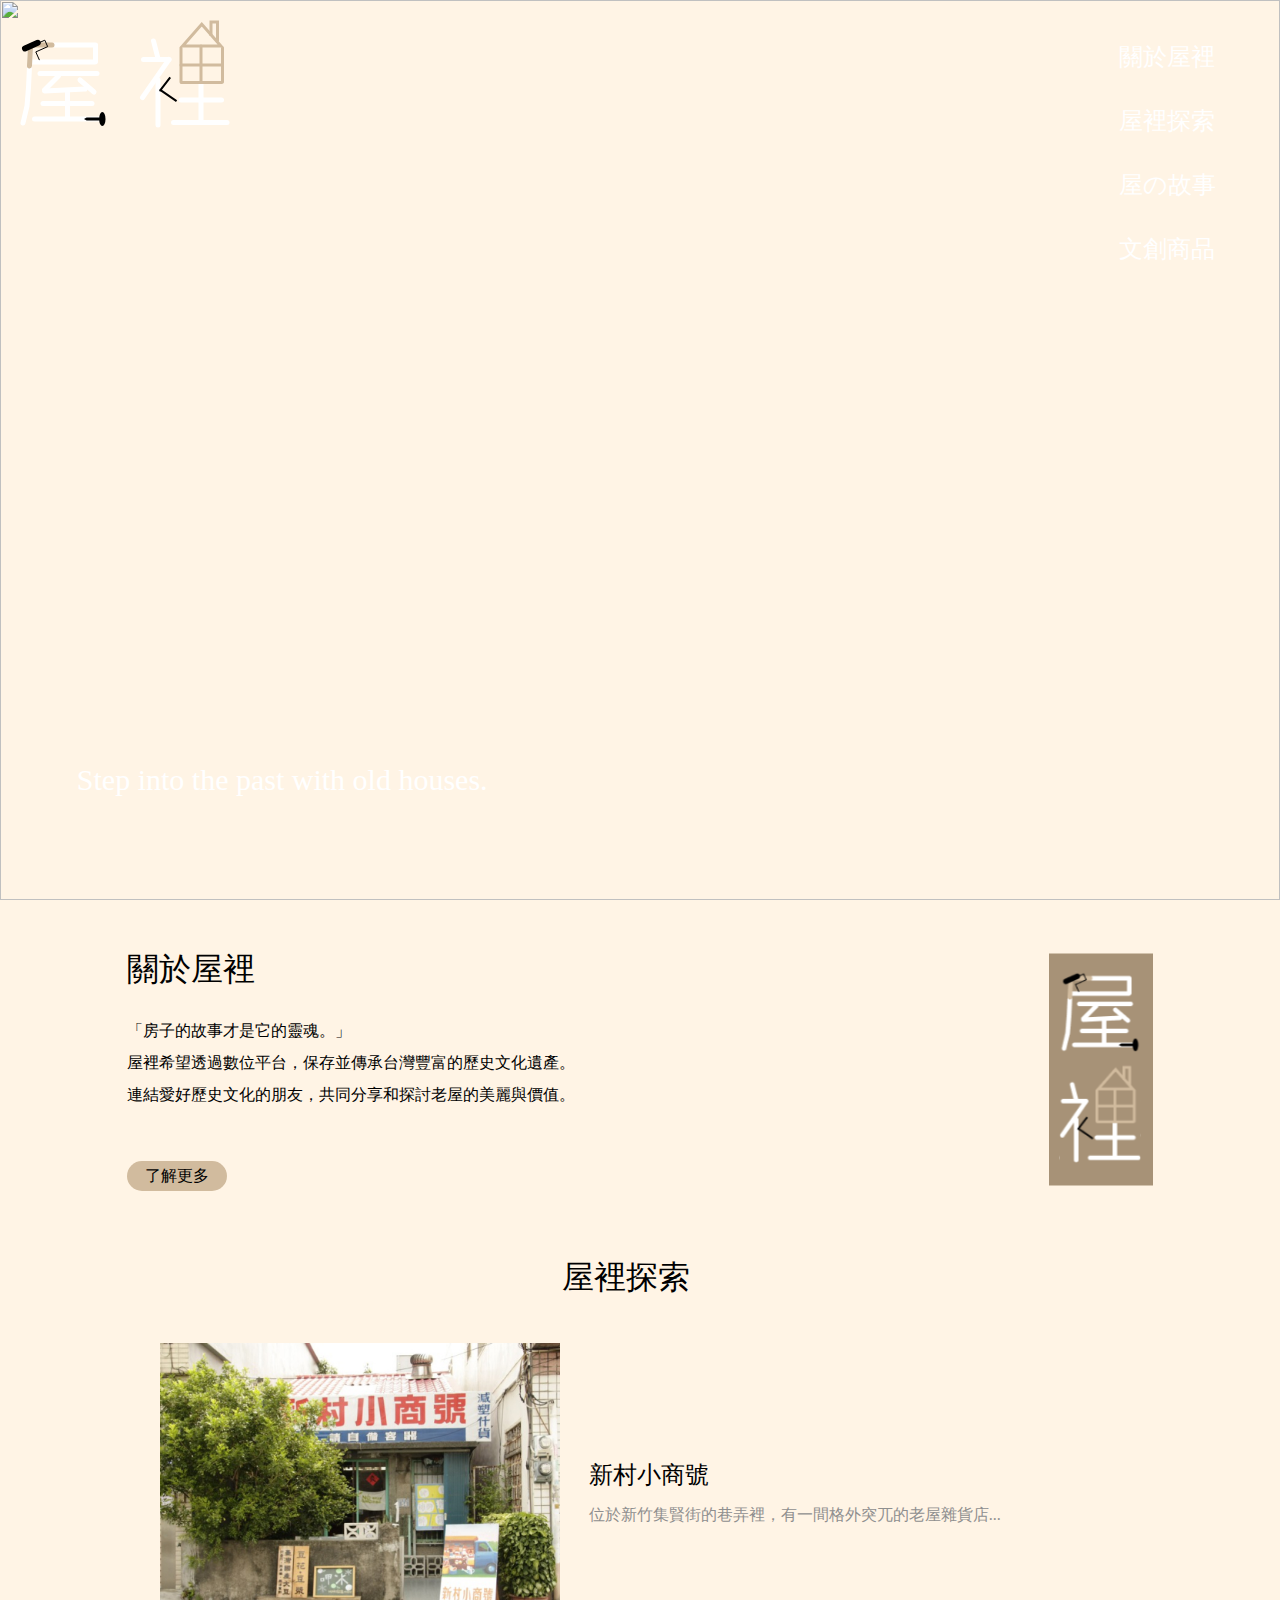
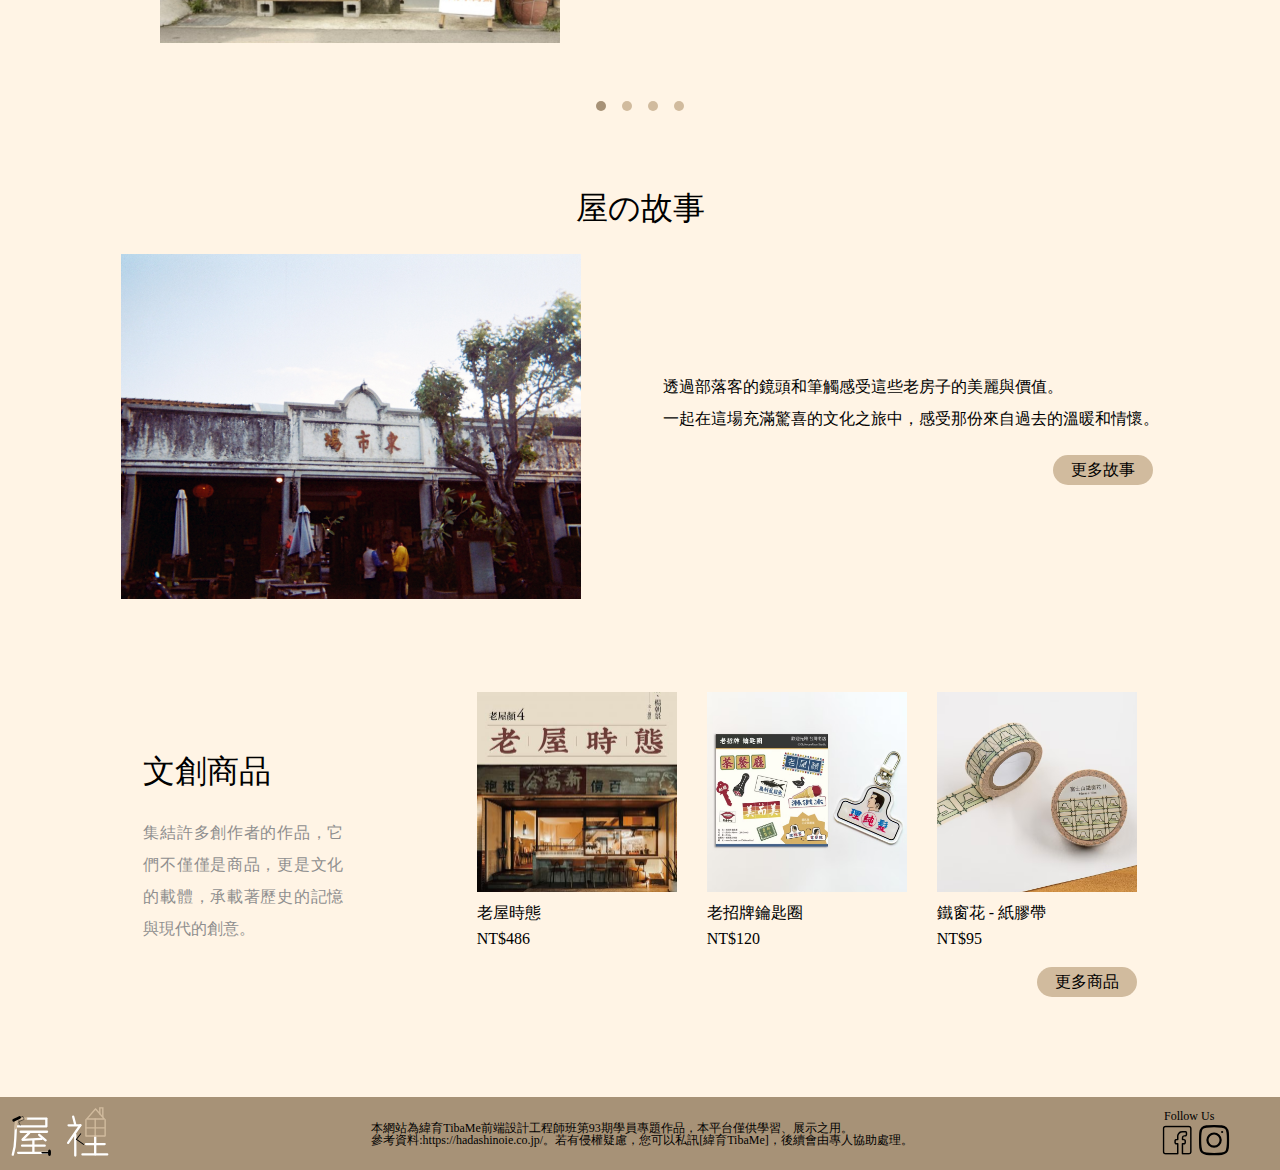
==== index.html @ 869e9758 "第一次上傳" ====
<!DOCTYPE html>
<html lang="en">

<head>
    <meta charset="UTF-8">
    <title>Homepage</title>
    <link rel="stylesheet" href="./index/css/index.css">
    <link rel="stylesheet" href="./footer(HOMEPAGE)/css/footer(HOMEPAGE).css">
    <script src="./js/jquery-3.7.1.js"></script>
    <script src="./index/js/index.js"></script>
</head>


<body>

    <div class="top">
        <a href="index.html"><img src="./pics/logo.svg" alt=""></a>
        <img src="./pics/Homepage cover.png" alt="">
        <h1>Step into the past with old houses.</h1>
        <ul>
            <li><a href="about.html">關於屋裡</a></li>
            <li><a href="explore.html">屋裡探索</a></li>
            <li><a href="HouseStory.html">屋の故事</a></li>
            <li><a href="product.html">文創商品</a></li>
        </ul>
    </div>

    <div class="wrapper">
        <div class="about">
            <div class="aboutTitle">
                <h2>關於屋裡</h2>
                <p>「房子的故事才是它的靈魂。」<br>
                    屋裡希望透過數位平台，保存並傳承台灣豐富的歷史文化遺產。<br>
                    連結愛好歷史文化的朋友，共同分享和探討老屋的美麗與價值。</p>
                <a href="about.html">了解更多</a>
            </div>
            <div class="img">
                <img src="./pics/logo_colored.svg" alt="">
            </div>
        </div>

        <div class="exploreTitle">
            <div class="title">
                <a href="explore.html">屋裡探索</a>
            </div>

            <div class="explore">
                <ul id="content">
                    <li class="image">
                        <a href="exploText.html">
                            <img src="./pics/small 3.jpg" alt="">
                            <div class="text">
                                <h3>新村小商號</h3>
                                <p>位於新竹集賢街的巷弄裡，有一間格外突兀的老屋雜貨店...</p>
                            </div>
                        </a>
                    </li>
                    <li>
                        <a href="exploText.html">
                            <img src="./pics/Salon.jpg" alt="">
                            <div class="text">
                                <h3>虎尾厝沙龍</h3>
                                <p>一九四○年代老厝原為吳中醫師興建的住宅，兼具和風與洋味...</p>
                            </div>
                        </a>
                    </li>
                    <li>
                        <a href="exploText.html">
                            <img src="./pics/old1933.jpg" alt="">
                            <div class="text">
                                <h3>老厝1933</h3>
                                <p>這半座的閩式三合院，裡裡外外皆保留老宅建築最原始的面貌...</p>
                            </div>
                        </a>
                    </li>
                    <li>
                        <a href="exploText.html">
                            <img src="./pics/Kaoshuing.jpeg" alt="">
                            <div class="text">
                                <h3>軍旅社</h3>
                                <p>坐落在建業新村的軍旅舍，年代橫跨日治至民國後軍眷時期...</p>
                            </div>
                        </a>
                    </li>
                </ul>
                <ul id="contentButton"></ul>
            </div>

        </div>

        <div class="storyTitle">
            <h2>屋の故事</h2>
            <div class="storyContent">
                <div class="photo">
                    <img src="./pics/homepage(3).jpg" alt="">
                </div>
                <div class="story">
                    <p>透過部落客的鏡頭和筆觸感受這些老房子的美麗與價值。<br>一起在這場充滿驚喜的文化之旅中，感受那份來自過去的溫暖和情懷。</p>
                    <a href="HouseStory.html">更多故事</a>
                </div>
            </div>
        </div>

        <div class="product">
            <div class="productTitle">
                <h2>文創商品</h2>
                <p>集結許多創作者的作品，它們不僅僅是商品，更是文化的載體，承載著歷史的記憶與現代的創意。</p>
            </div>
            <section class="pro">
                <ul>
                    <li>
                        <a href="#">
                            <img src="./pics/book (1).jpg" alt="">
                            <p>老屋時態</p>
                        </a>
                        <span>NT$486</span>
                    </li>
                    <li>
                        <a href="#">
                            <img src="./pics/keychain (1).png" alt="">
                            <p>老招牌鑰匙圈</p>
                        </a>
                        <span>NT$120</span>
                    </li>
                    <li>
                        <a href="#">
                            <img src="./pics/tape (2).png" alt="">
                            <p>鐵窗花 - 紙膠帶</p>
                        </a>
                        <span>NT$95</span>
                    </li>
                </ul>
                <div class="a">
                    <a href="product.html">更多商品</a>
                </div>
            </section>
        </div>
    </div>

    <div class="toTop">
        <button id="top">Top↑</button>
    </div>


    <div class="footer">
        <div class="logo">
            <a href="index.html"><img src="./pics/logo.svg" alt=""></a>
        </div>

        <p class="text">
            本網站為緯育TibaMe前端設計工程師班第93期學員專題作品，本平台僅供學習、展示之用。<br>參考資料:https://hadashinoie.co.jp/。若有侵權疑慮，您可以私訊[緯育TibaMe]，後續會由專人協助處理。
        </p>

        <div class="follow">
            <p>Follow Us</p>
            <div class="fwicon">
                <a href="index.html">
                    <img src="./pics/streamline_facebook-1.svg" alt="">
                    <img src="./pics/hugeicons_instagram.svg" alt="">
                </a>
            </div>
        </div>
    </div>

</body>

</html>
---- index/css/index.css ----
@import url("reset.css");

body {
    background-color: #FFF4E5;
}

.top {
    position: relative;
}

/* 左下英文字 */
.top>h1 {
    color: white;
    font-size: 30px;
    position: absolute;
    bottom: 12%;
    left: 6%;
}

/* 右上選單 */
.top ul {
    position: absolute;
    right: 5%;
    top: 5%;
    font-size: 24px;
}

.top li {
    margin-bottom: 40px;
    transition: all 1s;
}

.top li:hover {
    transform: scale(1.1);
}

.top li a {
    text-decoration: none;
    list-style: none;
    color: white;
}

.top li a:hover {
    border-bottom: 2px solid #A79277;
}

.top a img:nth-child(1) {
    /* logo */
    position: absolute;
    top: 20px;
    left: 20px;
}

.top img:nth-child(2) {
    height: 100vh;
    width: 100%;
}

.wrapper {
    display: block;
    width: 1200px;
    margin: 50px auto;
}

.wrapper h2 {
    /* 所有標題文字 */
    font-size: 32px;
    font-weight: 500;
}

.wrapper ul,
.wrapper a {
    list-style: none;
    text-decoration: none;
}

.aboutTitle a:hover,
.story a:hover,
.product .a a:hover {
    color: white;
}

.about {
    display: flex;
    justify-content: space-evenly;
}


.aboutTitle {
    margin-right: 28%;
}

.aboutTitle p {
    width: 500px;
    line-height: 200%;
    margin: 30px 0;
}

.aboutTitle a {
    color: black;
    background-color: #D1BB9E;
    display: block;
    width: 100px;
    height: 30px;
    line-height: 30px;
    text-align: center;
    border-radius: 40px;
    margin-top: 50px;
}

.title a {
    /* 屋裡探索連結 */
    display: block;
    width: 13%;
    margin: 70px auto 0 auto;
    color: black;
    font-size: 32px;
}

.title a:hover {
    color: #A79277;
}

/* 屋裡探索部分 */
.explore a img {
    aspect-ratio: 4/3;
    width: 400px;
}

.explore a {
    color: black;
    display: flex;
}

.image {
    height: 400px;
}

.explore {
    overflow: hidden;
    width: 80%;
    margin: 0 auto;
}

#content {
    /* ul */
    position: relative;
    display: flex;
}

#content li {
    /* li */
    float: left;
    align-content: center;
}

.explore .text {
    align-content: center;
    margin-left: 3%;
}

.text p {
    color: #8F8F8F;
    padding-top: 5%;
}

.explore h3 {
    font-size: 24px;
}

/* circle button */
#contentButton {
    /* border: 1px solid red; */
    text-align: center;
    width: 100%;
}

#contentButton li {
    width: 10px;
    height: 10px;
    border-radius: 50%;
    background-color: #D1BB9E;
    margin: 8px;
    display: inline-block;
}

#contentButton li.clicked {
    background-color: #A79277;
}

/* ------屋裡故事圖片------ */
.photo>img {
    aspect-ratio: 4/ 3;
    /* 將圖片長寬維持固定的比例 */
    width: 460px;
    object-fit: cover;
    object-position: center;
    transition: all 1.5s;
}

.photo>img:hover {
    transform: scale(1.1);
}

.storyContent {
    display: flex;
    justify-content: space-evenly;
    align-items: center;
}

.storyTitle h2 {
    text-align: center;
    margin-top: 70px;
    margin-bottom: 30px;
}


.story p {
    line-height: 200%;
}

.story a {
    color: black;
    background-color: #D1BB9E;
    display: block;
    justify-content: center;
    width: 100px;
    height: 30px;
    line-height: 30px;
    text-align: center;
    border-radius: 40px;
    margin-top: 20px;
    margin-left: 390px;
}

/* 文創商品區 */

.product {
    display: flex;
    justify-content: space-evenly;
    align-items: center;
    margin: 90px 0;
}

.product>ul {
    display: flex;
}

.product>h3 {
    width: 50px;
    height: 50px;
    background-color: #D1BB9E;
    border-radius: 50%;
    font-size: 12px;
    text-align: center;
}

.product ul img {
    aspect-ratio: 1 / 1;
    /* 將圖片長寬維持固定的比例 */
    width: 200px;
    object-fit: cover;
    object-position: center;
}

.productTitle p {
    color: #8F8F8F;
    width: 200px;
    margin-top: 30px;
    line-height: 200%;
    text-align: justify;
}

.pro ul {
    display: flex;
}

.pro a {
    margin: 10px 0;
    color: black;
    text-decoration: none;
}

.pro p {
    padding-top: 10px;
    padding-bottom: 10px;
}

.pro li a:hover {
    color: #A79277;
}

.pro li {
    margin-left: 30px;
}

.a>a {
    color: black;
    background-color: #D1BB9E;
    display: block;
    width: 100px;
    height: 30px;
    line-height: 30px;
    text-align: center;
    border-radius: 40px;
    margin-left: 590px;
    margin-top: 20px;
}


#top {
    color: white;
    background-color: #D1BB9E;
    height: 50px;
    line-height: 50px;
    width: 50px;
    display: block;
    text-align: center;
    border-radius: 40px;
    font-size: 18px;
    position: fixed;
    bottom: 15%;
    right: 3%;
    border: none;
}



/* RWD part */

@media screen and (max-width: 820px) {
    .wrapper {
        width: 100%;
    }

    /* 圖片 */
    .top img:nth-child(2) {
        height: 100%;
    }

    /* 關於屋裡 */
    .aboutTitle {
        margin-right: 15%;
    }

    /* 屋裡探索 */
    .explore ul img {
        width: 90%;
    }

    .explore li {
        width: 30%;
        text-align: center;
    }

    /* 關於&探索標題 */
    .title a,
    .storyTitle h2 {
        width: 16%;
        margin: 40px auto 0 auto;
    }

    /* 屋の故事 */

    .photo>img {
        width: 32%;
    }
}





@media screen and (max-width: 430px) {}
---- footer(HOMEPAGE)/css/footer(HOMEPAGE).css ----
@import url('reset.css');


/* --- footer --- */

.footer {
    display: flex;
    background-color: #A79277;
    align-items: center;
    /* 置中對齊 */
    justify-content: space-between;
    /* 分散對齊 */
}

.footer p {
    font-size: 12px;
    color: black;
}

.footer .logo a img {
    height: 50px;
    width: 100px;
    margin: 10px;
}

.follow {
    margin-right: 50px;
}

.fwicon img:nth-child(1) {
    width: 30px;
}

.fwicon img:nth-child(2) {
    width: 36px;
}

.follow .fwtitle>p {
    text-align: center;
}

.follow .fwicon a {
    display: flex;
    justify-content: center;
    gap: 6%;
}
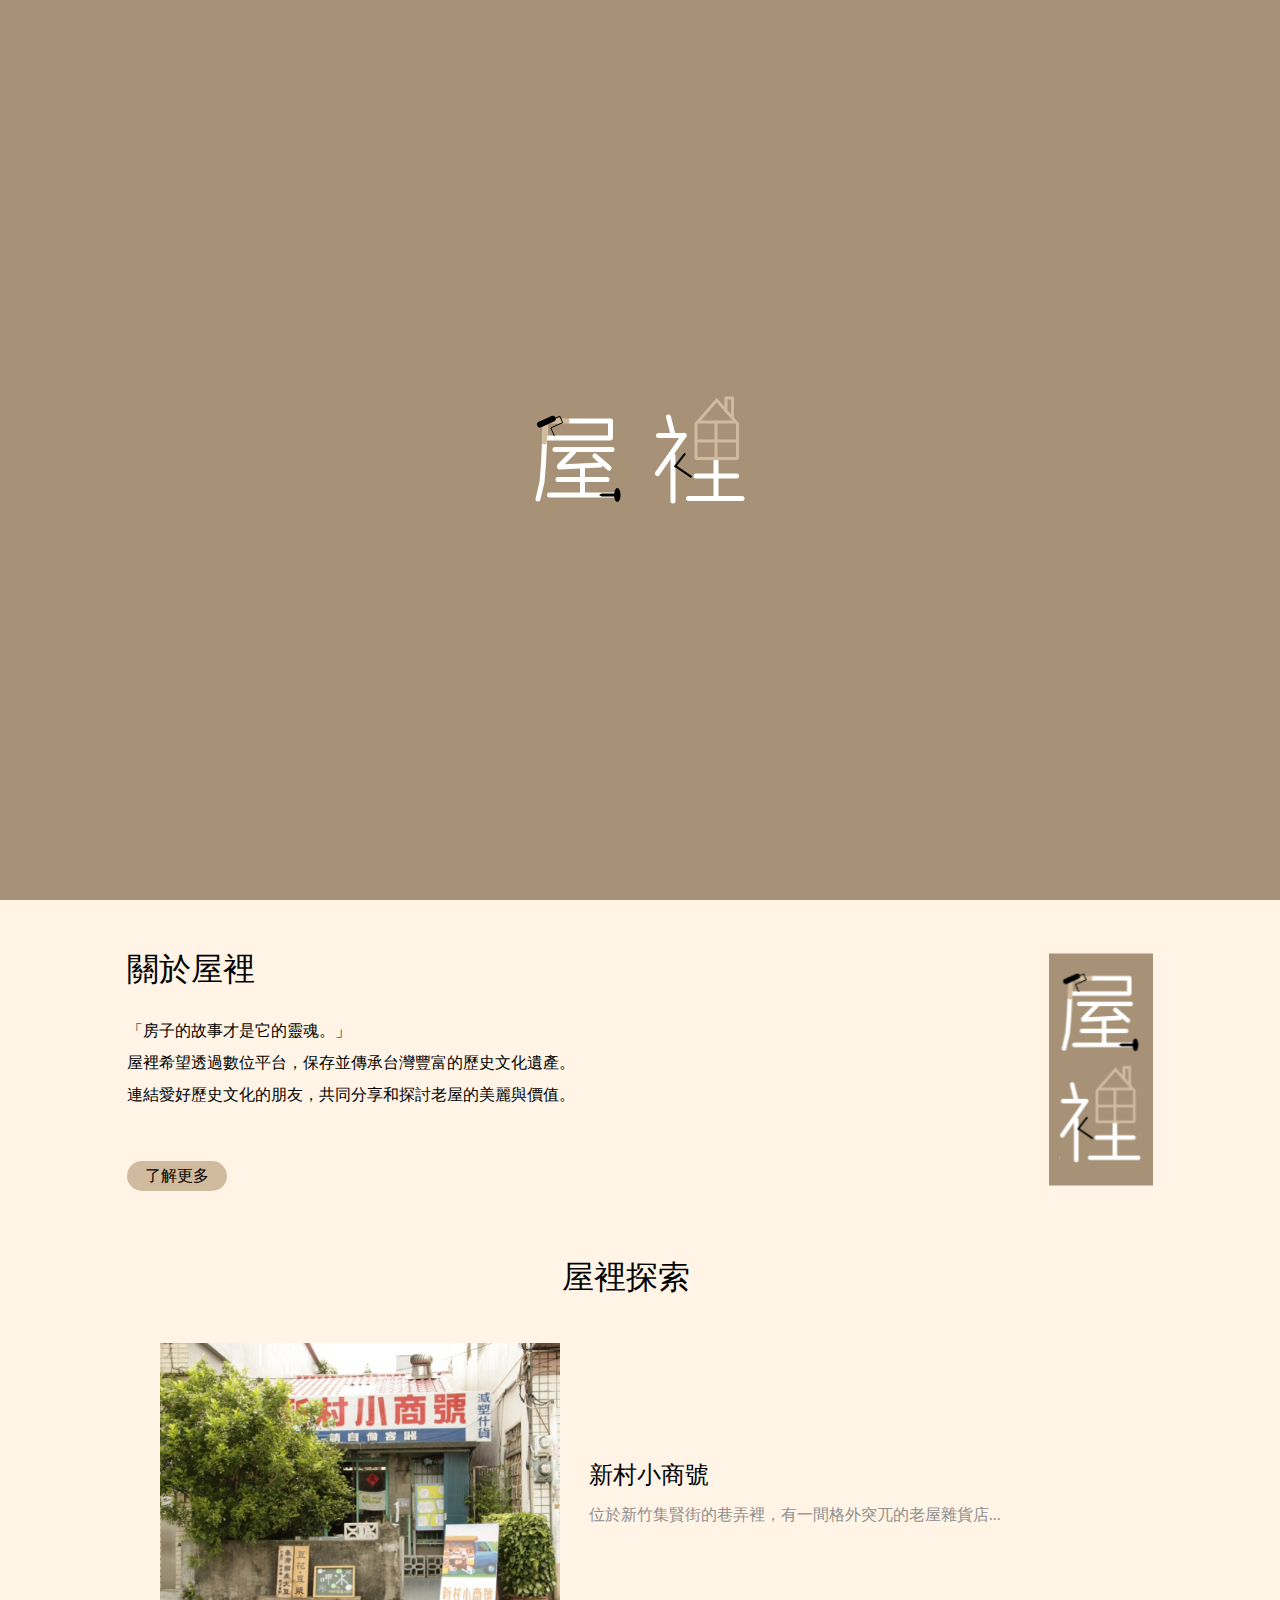
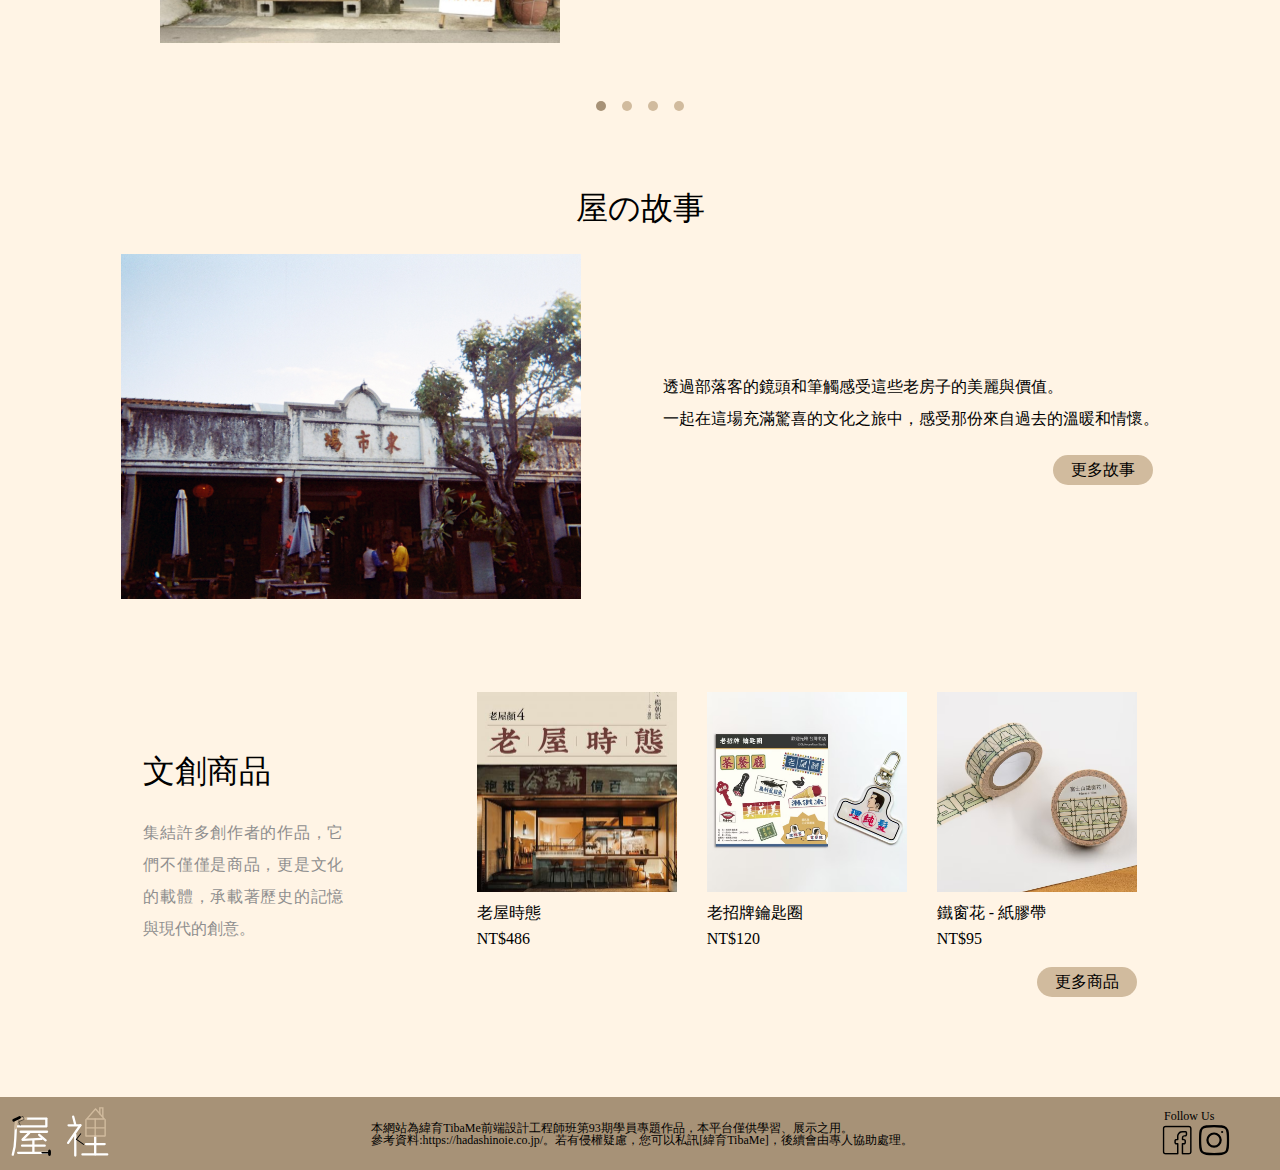
==== commit f522155f: "第二次上傳" ====
--- a/index.html
+++ b/index.html
@@ -8,11 +8,31 @@
     <link rel="stylesheet" href="./footer(HOMEPAGE)/css/footer(HOMEPAGE).css">
     <script src="./js/jquery-3.7.1.js"></script>
     <script src="./index/js/index.js"></script>
+    <script src="cover/js/cover.js"></script>
+    <style>
+        #cover-frame {
+            position: fixed;
+            top: 0;
+            left: 0;
+            width: 100%;
+            height: 100%;
+            border: none;
+            z-index: 9999;
+        }
+
+        #cover-frame.hidden {
+            display: none;
+        }
+    </style>
 </head>
 
-
 <body>
-
+    <!-- 嵌入Cover.html -->
+    <iframe id="cover-frame" src="Cover.html"></iframe>
+
+
+
+    <!-- index -->
     <div class="top">
         <a href="index.html"><img src="./pics/logo.svg" alt=""></a>
         <img src="./pics/Homepage cover.png" alt="">
@@ -20,7 +40,7 @@
         <ul>
             <li><a href="about.html">關於屋裡</a></li>
             <li><a href="explore.html">屋裡探索</a></li>
-            <li><a href="HouseStory.html">屋の故事</a></li>
+            <li><a href="houseStory.html">屋の故事</a></li>
             <li><a href="product.html">文創商品</a></li>
         </ul>
     </div>
@@ -96,7 +116,7 @@
                 </div>
                 <div class="story">
                     <p>透過部落客的鏡頭和筆觸感受這些老房子的美麗與價值。<br>一起在這場充滿驚喜的文化之旅中，感受那份來自過去的溫暖和情懷。</p>
-                    <a href="HouseStory.html">更多故事</a>
+                    <a href="houseStory.html">更多故事</a>
                 </div>
             </div>
         </div>
@@ -161,7 +181,23 @@
             </div>
         </div>
     </div>
-
+    <script>
+        document.addEventListener("DOMContentLoaded", function () {
+            const coverFrame = document.getElementById('cover-frame');
+
+            // 檢查是否已經看過畫面
+            if (!localStorage.getItem('hasSeenAnimation')) {
+
+                setTimeout(() => {
+                    coverFrame.classList.add('hidden');
+                    localStorage.setItem('hasSeenAnimation', 'true');
+                }, 5000);
+            } else {
+                // 如果已經看過動畫 就把畫面隱藏
+                coverFrame.classList.add('hidden');
+            }
+        });
+    </script>
 </body>
 
 </html>--- a/index/css/index.css
+++ b/index/css/index.css
@@ -330,7 +330,7 @@
 
 @media screen and (max-width: 820px) {
     .wrapper {
-        width: 100%;
+        width: 0;
     }
 
     /* 圖片 */
@@ -339,32 +339,16 @@
     }
 
     /* 關於屋裡 */
-    .aboutTitle {
-        margin-right: 15%;
-    }
+
 
     /* 屋裡探索 */
-    .explore ul img {
-        width: 90%;
-    }
-
-    .explore li {
-        width: 30%;
-        text-align: center;
-    }
+
 
     /* 關於&探索標題 */
-    .title a,
-    .storyTitle h2 {
-        width: 16%;
-        margin: 40px auto 0 auto;
-    }
+
 
     /* 屋の故事 */
 
-    .photo>img {
-        width: 32%;
-    }
 }
 
 
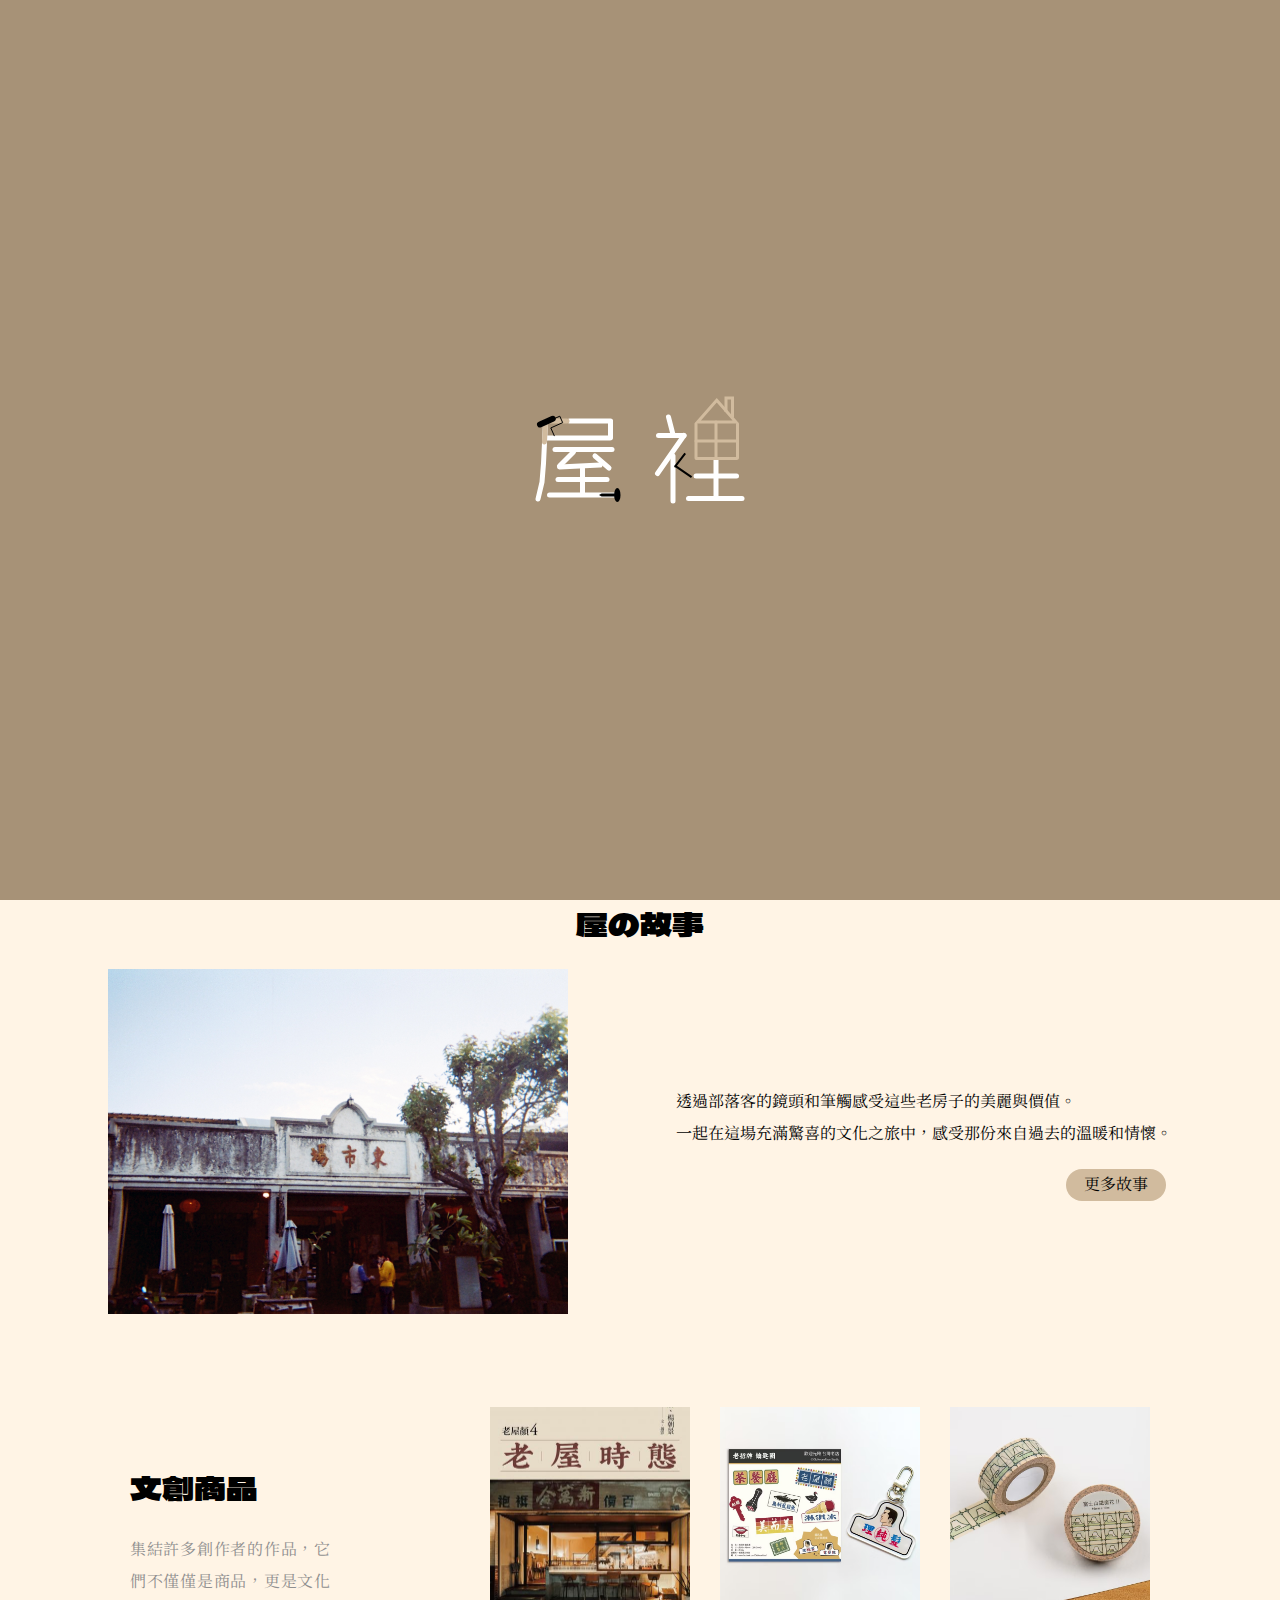
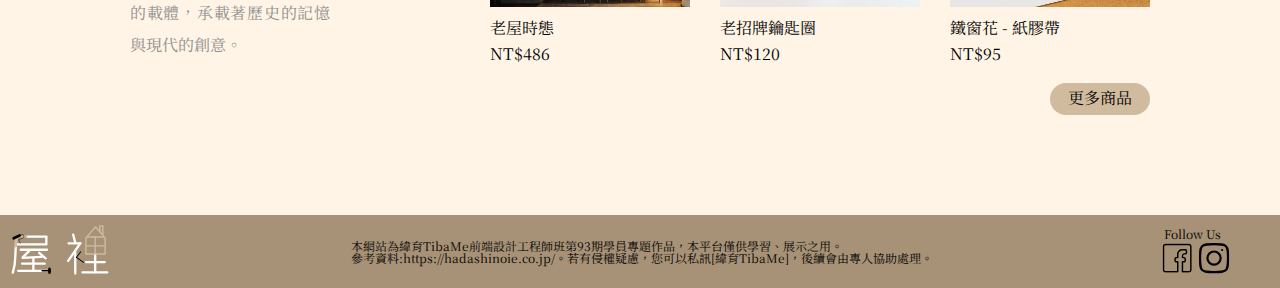
==== commit f7b278ed: "第五次上傳(更改字體)" ====
--- a/index.html
+++ b/index.html
@@ -24,6 +24,19 @@
             display: none;
         }
     </style>
+    <!-- 中文標題&選單字體 -->
+    <link rel="preconnect" href="https://fonts.googleapis.com">
+    <link rel="preconnect" href="https://fonts.gstatic.com" crossorigin>
+    <link href="https://fonts.googleapis.com/css2?family=Dela+Gothic+One&family=Kaisei+Opti&display=swap"
+        rel="stylesheet">
+    <!-- 英文字體 Zen Old -->
+    <link rel="preconnect" href="https://fonts.googleapis.com">
+    <link rel="preconnect" href="https://fonts.gstatic.com" crossorigin>
+    <link href="https://fonts.googleapis.com/css2?family=Zen+Old+Mincho&display=swap" rel="stylesheet">
+    <!-- 中文副標&內文 -->
+    <link rel="preconnect" href="https://fonts.googleapis.com">
+    <link rel="preconnect" href="https://fonts.gstatic.com" crossorigin>
+    <link href="https://fonts.googleapis.com/css2?family=Noto+Serif+TC:wght@200..900&display=swap" rel="stylesheet">
 </head>
 
 <body>
@@ -181,8 +194,10 @@
             </div>
         </div>
     </div>
+
     <script>
         document.addEventListener("DOMContentLoaded", function () {
+            // 在整個 html 完全讀取和解析後就會被觸發，不需等待網頁資源讀取完成。
             const coverFrame = document.getElementById('cover-frame');
 
             // 檢查是否已經看過畫面
--- a/index/css/index.css
+++ b/index/css/index.css
@@ -11,23 +11,27 @@
 /* 左下英文字 */
 .top>h1 {
     color: white;
-    font-size: 30px;
+    font-size: 26px;
     position: absolute;
-    bottom: 12%;
-    left: 6%;
-}
+    bottom: 13%;
+    left: 4%;
+    font-family: "Zen Old Mincho", serif;
+}
+
 
 /* 右上選單 */
 .top ul {
     position: absolute;
     right: 5%;
     top: 5%;
-    font-size: 24px;
+    font-size: 28px;
+    font-family: "Dela Gothic One", sans-serif;
+    font-weight: lighter;
 }
 
 .top li {
     margin-bottom: 40px;
-    transition: all 1s;
+    transition: all .5s;
 }
 
 .top li:hover {
@@ -52,20 +56,34 @@
 }
 
 .top img:nth-child(2) {
-    height: 100vh;
     width: 100%;
 }
 
 .wrapper {
     display: block;
-    width: 1200px;
+    /* width: 1200px; */
+    width: 100%;
     margin: 50px auto;
 }
 
-.wrapper h2 {
-    /* 所有標題文字 */
+
+
+/* 副標&內容 */
+.wrapper p,
+.wrapper a,
+.explore h3,
+.pro span,
+#top,
+.text {
+    font-family: "Noto Serif TC", serif;
+}
+
+.wrapper h2,
+.title>a {
+    /* 所有標題&選單文字 */
     font-size: 32px;
-    font-weight: 500;
+    font-weight: lighter;
+    font-family: "Dela Gothic One", sans-serif;
 }
 
 .wrapper ul,
@@ -101,7 +119,7 @@
     background-color: #D1BB9E;
     display: block;
     width: 100px;
-    height: 30px;
+    height: 32px;
     line-height: 30px;
     text-align: center;
     border-radius: 40px;
@@ -225,7 +243,7 @@
     display: block;
     justify-content: center;
     width: 100px;
-    height: 30px;
+    height: 32px;
     line-height: 30px;
     text-align: center;
     border-radius: 40px;
@@ -299,7 +317,7 @@
     background-color: #D1BB9E;
     display: block;
     width: 100px;
-    height: 30px;
+    height: 32px;
     line-height: 30px;
     text-align: center;
     border-radius: 40px;
@@ -317,7 +335,8 @@
     display: block;
     text-align: center;
     border-radius: 40px;
-    font-size: 18px;
+    font-size: 14px;
+    font-weight: 600;
     position: fixed;
     bottom: 15%;
     right: 3%;
@@ -330,7 +349,12 @@
 
 @media screen and (max-width: 820px) {
     .wrapper {
-        width: 0;
+        /* width: 100%; */
+    }
+
+    /* logo */
+    .top a img:nth-child(1) {
+        width: 25%;
     }
 
     /* 圖片 */
@@ -338,21 +362,89 @@
         height: 100%;
     }
 
+    /* 英文字 */
+    .top>h1 {
+        font-size: 22px;
+        left: 2%;
+    }
+
+    .top ul {
+        top: 6%;
+    }
+
     /* 關於屋裡 */
-
+    .aboutTitle {
+        margin-right: 4%;
+    }
 
     /* 屋裡探索 */
-
-
-    /* 關於&探索標題 */
-
+    .title a {
+        width: 17%;
+    }
+
+    .explore a img {
+        width: 370px;
+    }
+
+    .photo>img {
+        width: 370px;
+    }
 
     /* 屋の故事 */
-
-}
-
-
-
-
-
-@media screen and (max-width: 430px) {}+    .story {
+        width: 25%;
+        text-align: justify;
+    }
+
+    .story a {
+        margin-left: 50px;
+    }
+
+
+
+    /* 文創商品 */
+    .product {
+        display: block;
+    }
+
+    .product ul img {
+        width: 200px;
+    }
+
+    .pro ul {
+        justify-content: space-evenly;
+    }
+
+    .a>a {
+        margin-left: 665px;
+        margin-top: 0px;
+    }
+
+    .pro li {
+        margin-left: 15px;
+    }
+
+    .productTitle {
+        display: block;
+        text-align: center;
+    }
+
+    .productTitle p {
+        text-align: center;
+        width: 100%;
+        margin-top: 15px;
+        margin-bottom: 30px;
+    }
+
+    /* ToTop按鈕 */
+    #top {
+        bottom: 8%;
+        right: 1%;
+    }
+}
+
+@media screen and (max-width: 430px) {
+    .top img:nth-child(2) {
+        height: 100%;
+    }
+}--- a/footer(HOMEPAGE)/css/footer(HOMEPAGE).css
+++ b/footer(HOMEPAGE)/css/footer(HOMEPAGE).css
@@ -15,6 +15,7 @@
 .footer p {
     font-size: 12px;
     color: black;
+    font-family: "Noto Serif TC", serif;
 }
 
 .footer .logo a img {
@@ -43,4 +44,13 @@
     display: flex;
     justify-content: center;
     gap: 6%;
+}
+
+
+
+/* RWD */
+@media screen and (max-width: 820px) {
+    .follow {
+        margin-right: 25px;
+    }
 }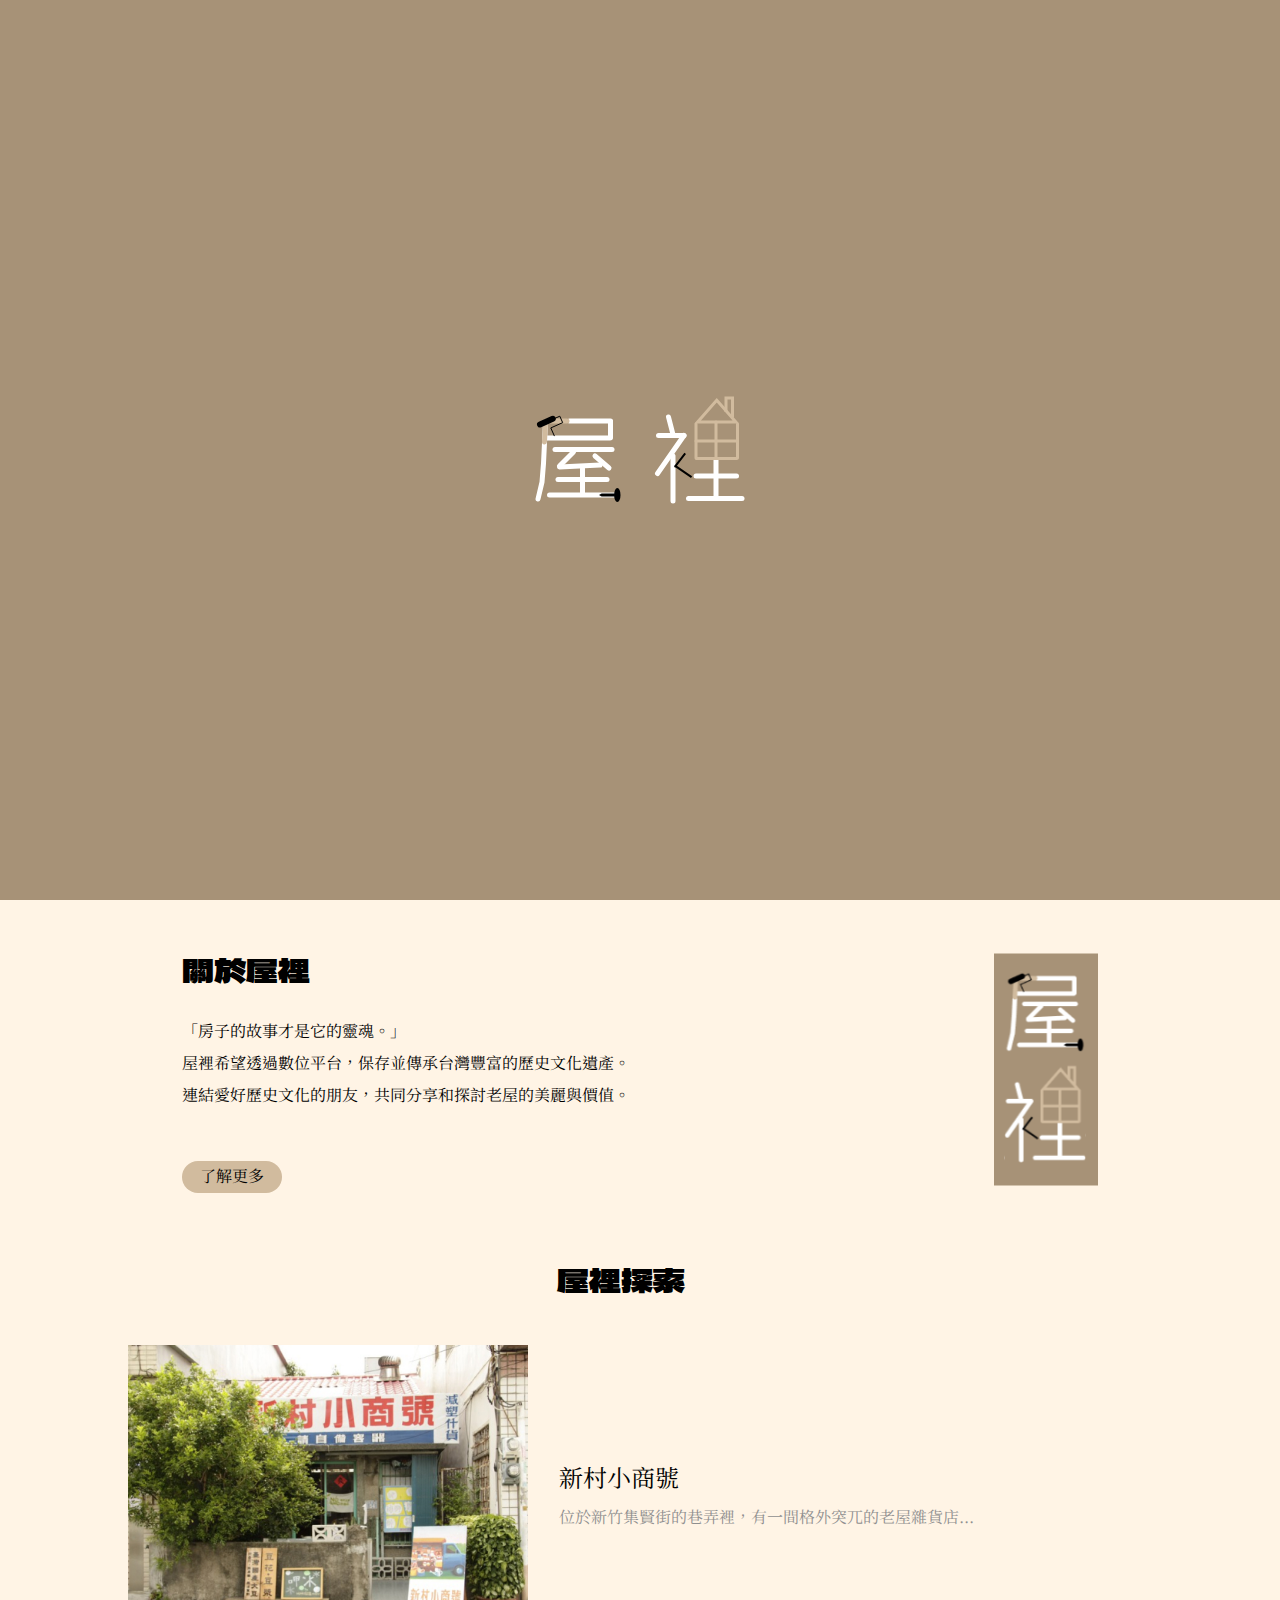
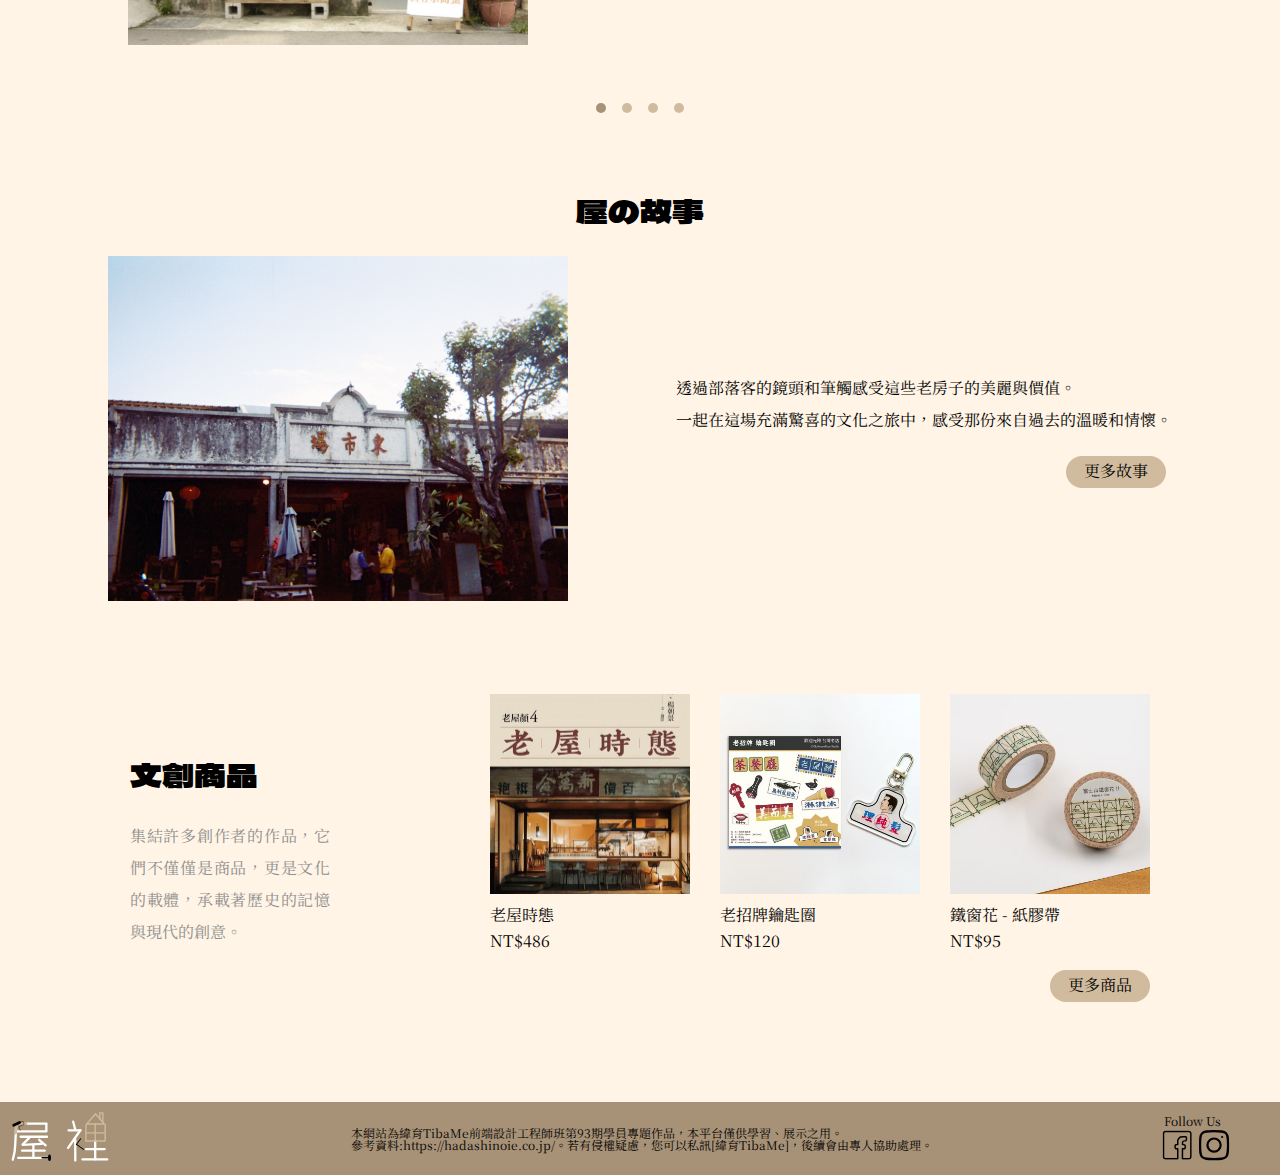
==== commit b6f6c1bf: "第六次上傳" ====
--- a/index.html
+++ b/index.html
@@ -3,6 +3,8 @@
 
 <head>
     <meta charset="UTF-8">
+    <meta http-equiv="X-UA-Compatible" content="IE=edge">
+    <meta name="viewport" content="width=device-width, initial-scale=1">
     <title>Homepage</title>
     <link rel="stylesheet" href="./index/css/index.css">
     <link rel="stylesheet" href="./footer(HOMEPAGE)/css/footer(HOMEPAGE).css">
@@ -58,6 +60,12 @@
         </ul>
     </div>
 
+    <div class="menu">
+        <button class="menu" aria-haspopup="true" aria-expanded="false">
+            <span>Menu</span>
+        </button>
+    </div>
+
     <div class="wrapper">
         <div class="about">
             <div class="aboutTitle">
@@ -195,6 +203,10 @@
         </div>
     </div>
 
+    <picture>
+        <source srcset="homepage.jpg" media="(max-width: 430px)">
+    </picture>
+
     <script>
         document.addEventListener("DOMContentLoaded", function () {
             // 在整個 html 完全讀取和解析後就會被觸發，不需等待網頁資源讀取完成。
@@ -213,6 +225,8 @@
             }
         });
     </script>
+
+
 </body>
 
 </html>--- a/index/css/index.css
+++ b/index/css/index.css
@@ -56,17 +56,33 @@
 }
 
 .top img:nth-child(2) {
+    height: 100vh;
     width: 100%;
 }
 
 .wrapper {
     display: block;
-    /* width: 1200px; */
     width: 100%;
     margin: 50px auto;
 }
 
-
+/* RWD 430px 顯示的menu */
+
+.menu button {
+    border: none;
+    color: white;
+    font-weight: bold;
+    background-color: #D1BB9E;
+    border-radius: 20px;
+    width: 80px;
+    height: 35px;
+    font-size: 16px;
+    font-family: "Noto Serif TC", serif;
+    position: absolute;
+    right: 5%;
+    top: 5%;
+
+}
 
 /* 副標&內容 */
 .wrapper p,
@@ -100,16 +116,10 @@
 
 .about {
     display: flex;
-    justify-content: space-evenly;
-}
-
-
-.aboutTitle {
-    margin-right: 28%;
+    justify-content: space-around;
 }
 
 .aboutTitle p {
-    width: 500px;
     line-height: 200%;
     margin: 30px 0;
 }
@@ -347,7 +357,7 @@
 
 /* RWD part */
 
-@media screen and (max-width: 820px) {
+@media(max-width: 820px) {
     .wrapper {
         /* width: 100%; */
     }
@@ -397,10 +407,8 @@
     }
 
     .story a {
-        margin-left: 50px;
-    }
-
-
+        margin-left: 105px;
+    }
 
     /* 文創商品 */
     .product {
@@ -438,13 +446,21 @@
 
     /* ToTop按鈕 */
     #top {
-        bottom: 8%;
+        bottom: 15%;
         right: 1%;
     }
 }
 
-@media screen and (max-width: 430px) {
-    .top img:nth-child(2) {
-        height: 100%;
-    }
+@media(max-width: 430px) {
+    .top a img:nth-child(1) {
+        top: 10px;
+        left: 10px;
+    }
+
+    .top>h1 {
+        font-size: 16px;
+    }
+
+    /* 屋裡探索 */
+
 }--- a/footer(HOMEPAGE)/css/footer(HOMEPAGE).css
+++ b/footer(HOMEPAGE)/css/footer(HOMEPAGE).css
@@ -49,8 +49,14 @@
 
 
 /* RWD */
-@media screen and (max-width: 820px) {
+@media(max-width: 820px) {
     .follow {
         margin-right: 25px;
     }
+}
+
+@media(max-width: 430px) {
+    .follow .text {
+        font-size: 8px;
+    }
 }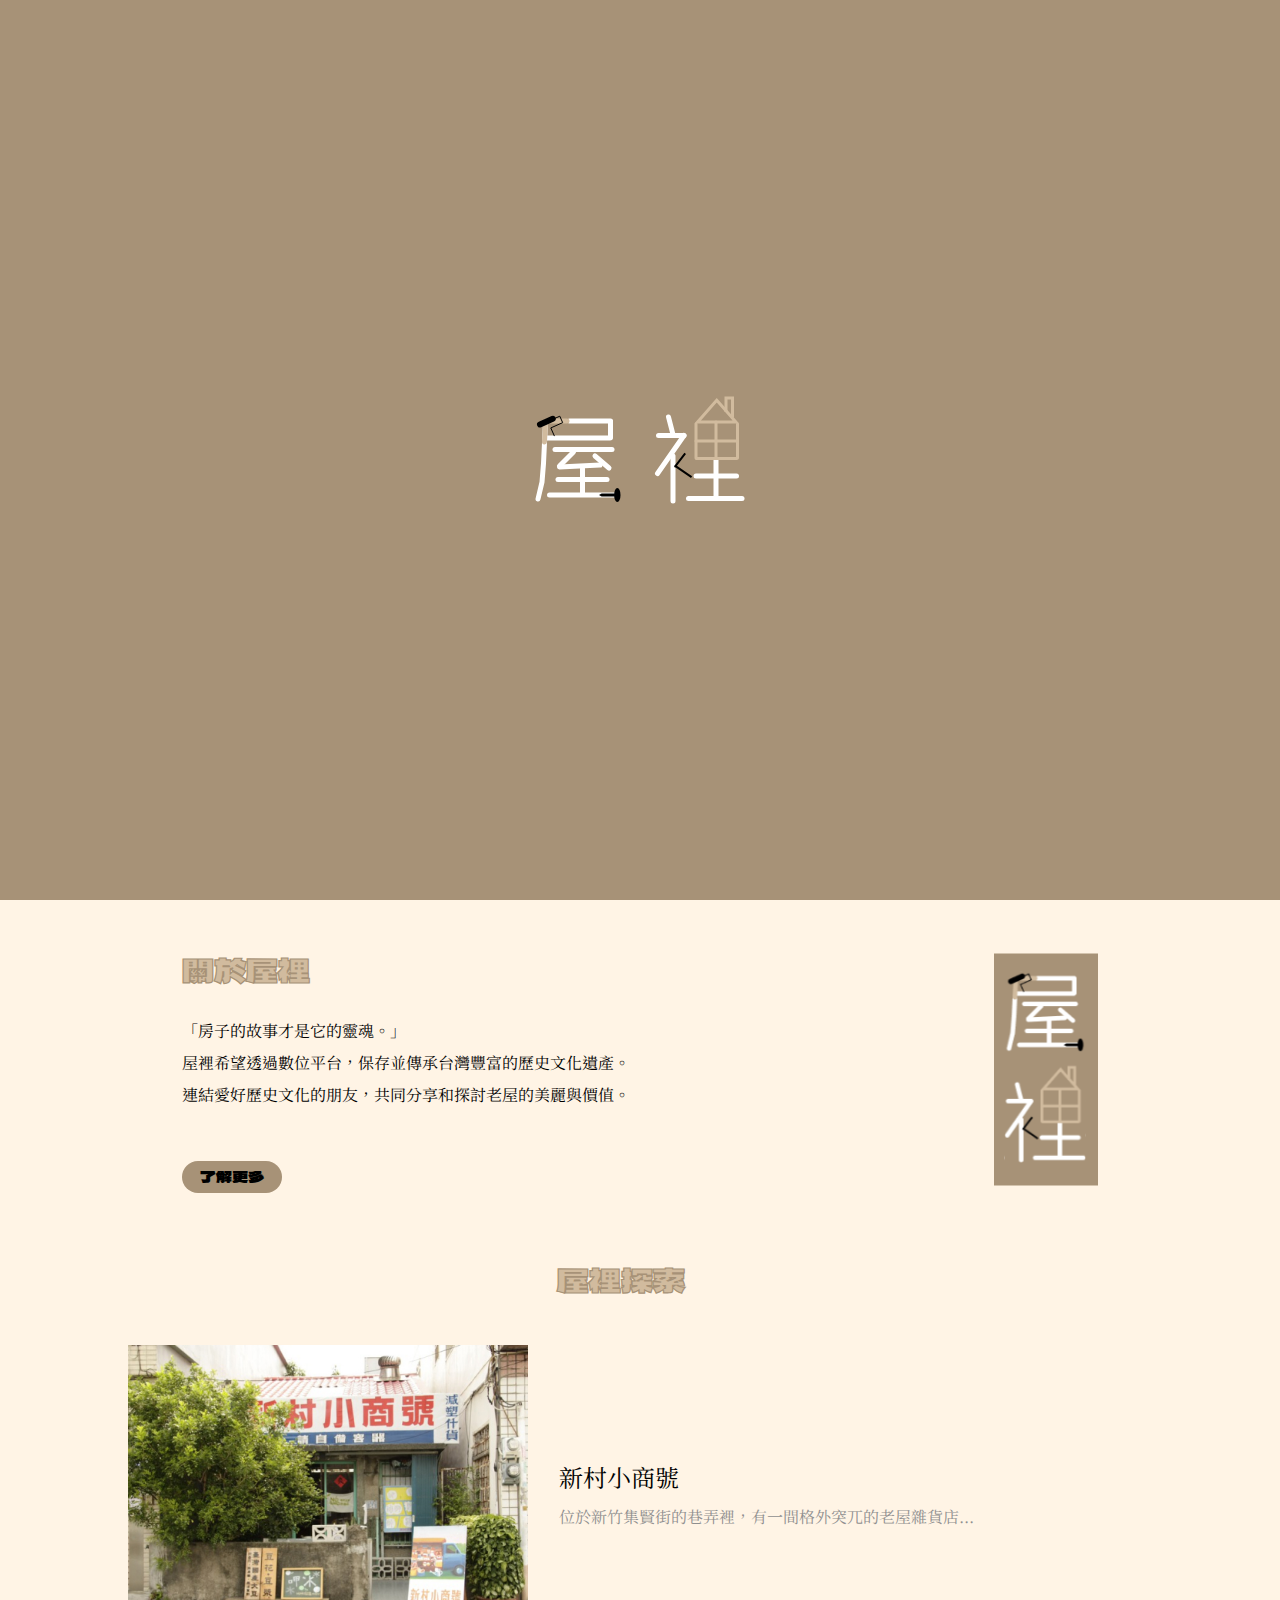
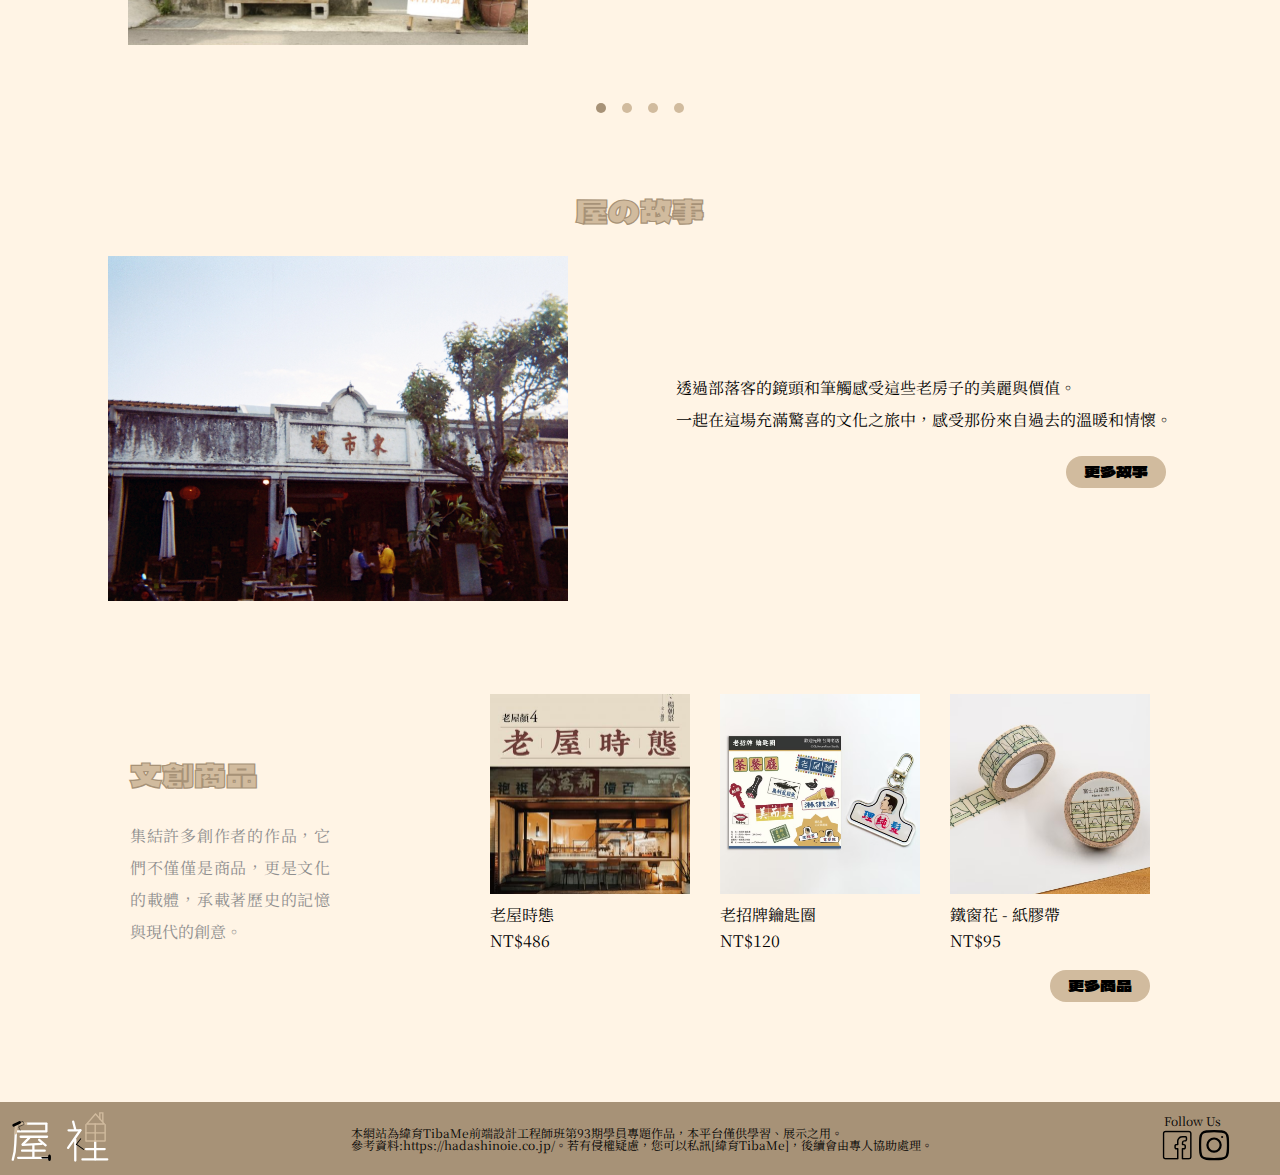
==== commit d22c41aa: "第八次(最後修改)" ====
--- a/index.html
+++ b/index.html
@@ -31,39 +31,41 @@
     <link rel="preconnect" href="https://fonts.gstatic.com" crossorigin>
     <link href="https://fonts.googleapis.com/css2?family=Dela+Gothic+One&family=Kaisei+Opti&display=swap"
         rel="stylesheet">
-    <!-- 英文字體 Zen Old -->
-    <link rel="preconnect" href="https://fonts.googleapis.com">
-    <link rel="preconnect" href="https://fonts.gstatic.com" crossorigin>
-    <link href="https://fonts.googleapis.com/css2?family=Zen+Old+Mincho&display=swap" rel="stylesheet">
+
     <!-- 中文副標&內文 -->
     <link rel="preconnect" href="https://fonts.googleapis.com">
     <link rel="preconnect" href="https://fonts.gstatic.com" crossorigin>
     <link href="https://fonts.googleapis.com/css2?family=Noto+Serif+TC:wght@200..900&display=swap" rel="stylesheet">
+    <script src="./js/t.js"></script>
+    <script>
+        $(function () {
+            $('#theText').t({
+                speed: 200,        // 毫秒
+                delay: 3,         // 秒
+                pause_on_click: true,
+                // 點按文字會暫停
+            })
+        })
+    </script>
+
 </head>
 
 <body>
     <!-- 嵌入Cover.html -->
     <iframe id="cover-frame" src="Cover.html"></iframe>
-
-
 
     <!-- index -->
     <div class="top">
         <a href="index.html"><img src="./pics/logo.svg" alt=""></a>
         <img src="./pics/Homepage cover.png" alt="">
-        <h1>Step into the past with old houses.</h1>
+        <h1 id="theText">穿越時光，<br>感受老房子的溫暖與記憶</h1>
+
         <ul>
             <li><a href="about.html">關於屋裡</a></li>
             <li><a href="explore.html">屋裡探索</a></li>
             <li><a href="houseStory.html">屋の故事</a></li>
             <li><a href="product.html">文創商品</a></li>
         </ul>
-    </div>
-
-    <div class="menu">
-        <button class="menu" aria-haspopup="true" aria-expanded="false">
-            <span>Menu</span>
-        </button>
     </div>
 
     <div class="wrapper">
@@ -150,21 +152,21 @@
             <section class="pro">
                 <ul>
                     <li>
-                        <a href="#">
+                        <a href="product.html">
                             <img src="./pics/book (1).jpg" alt="">
                             <p>老屋時態</p>
                         </a>
                         <span>NT$486</span>
                     </li>
                     <li>
-                        <a href="#">
+                        <a href="product.html">
                             <img src="./pics/keychain (1).png" alt="">
                             <p>老招牌鑰匙圈</p>
                         </a>
                         <span>NT$120</span>
                     </li>
                     <li>
-                        <a href="#">
+                        <a href="product.html">
                             <img src="./pics/tape (2).png" alt="">
                             <p>鐵窗花 - 紙膠帶</p>
                         </a>
@@ -202,10 +204,6 @@
             </div>
         </div>
     </div>
-
-    <picture>
-        <source srcset="homepage.jpg" media="(max-width: 430px)">
-    </picture>
 
     <script>
         document.addEventListener("DOMContentLoaded", function () {
--- a/index/css/index.css
+++ b/index/css/index.css
@@ -8,14 +8,18 @@
     position: relative;
 }
 
-/* 左下英文字 */
+/* 左下中文 */
 .top>h1 {
-    color: white;
-    font-size: 26px;
+    -webkit-text-stroke: .2px #E9e0ce;
+    font-weight: 900;
+    color: #2b3026;
+    font-size: 32px;
     position: absolute;
+    /* top: 50%; */
     bottom: 13%;
-    left: 4%;
-    font-family: "Zen Old Mincho", serif;
+    left: 3%;
+    /* font-family: "Noto Serif TC", serif; */
+    font-family: "Dela Gothic One", sans-serif;
 }
 
 
@@ -24,9 +28,8 @@
     position: absolute;
     right: 5%;
     top: 5%;
-    font-size: 28px;
+    font-size: 32px;
     font-family: "Dela Gothic One", sans-serif;
-    font-weight: lighter;
 }
 
 .top li {
@@ -41,11 +44,13 @@
 .top li a {
     text-decoration: none;
     list-style: none;
-    color: white;
+    color: #FFF4E5;
+    /* text border */
+    -webkit-text-stroke: 1px #A79277;
 }
 
 .top li a:hover {
-    border-bottom: 2px solid #A79277;
+    border-bottom: 2px solid #D1BB9E;
 }
 
 .top a img:nth-child(1) {
@@ -64,24 +69,6 @@
     display: block;
     width: 100%;
     margin: 50px auto;
-}
-
-/* RWD 430px 顯示的menu */
-
-.menu button {
-    border: none;
-    color: white;
-    font-weight: bold;
-    background-color: #D1BB9E;
-    border-radius: 20px;
-    width: 80px;
-    height: 35px;
-    font-size: 16px;
-    font-family: "Noto Serif TC", serif;
-    position: absolute;
-    right: 5%;
-    top: 5%;
-
 }
 
 /* 副標&內容 */
@@ -92,6 +79,7 @@
 #top,
 .text {
     font-family: "Noto Serif TC", serif;
+
 }
 
 .wrapper h2,
@@ -100,6 +88,9 @@
     font-size: 32px;
     font-weight: lighter;
     font-family: "Dela Gothic One", sans-serif;
+    color: #D1BB9E;
+    /* text border */
+    -webkit-text-stroke: 1.2px #A79277;
 }
 
 .wrapper ul,
@@ -108,10 +99,17 @@
     text-decoration: none;
 }
 
+.aboutTitle a,
+.story a,
+.product .a a {
+    font-family: "Dela Gothic One", sans-serif;
+
+}
+
 .aboutTitle a:hover,
 .story a:hover,
 .product .a a:hover {
-    color: white;
+    color: #FFF4E5;
 }
 
 .about {
@@ -126,7 +124,7 @@
 
 .aboutTitle a {
     color: black;
-    background-color: #D1BB9E;
+    background-color: #A79277;
     display: block;
     width: 100px;
     height: 32px;
@@ -141,12 +139,12 @@
     display: block;
     width: 13%;
     margin: 70px auto 0 auto;
+    color: #D1BB9E;
+    font-size: 32px;
+}
+
+.title a:hover {
     color: black;
-    font-size: 32px;
-}
-
-.title a:hover {
-    color: #A79277;
 }
 
 /* 屋裡探索部分 */
@@ -320,6 +318,11 @@
 
 .pro li {
     margin-left: 30px;
+    transition: transform 0.5s ease;
+}
+
+.pro li:hover {
+    transform: scale(1.05);
 }
 
 .a>a {
@@ -358,9 +361,6 @@
 /* RWD part */
 
 @media(max-width: 820px) {
-    .wrapper {
-        /* width: 100%; */
-    }
 
     /* logo */
     .top a img:nth-child(1) {
@@ -374,12 +374,18 @@
 
     /* 英文字 */
     .top>h1 {
-        font-size: 22px;
-        left: 2%;
+        font-size: 28px;
+        left: 5%;
     }
 
     .top ul {
         top: 6%;
+        /* right: 8%; */
+    }
+
+    .top li {
+        border-bottom: 2px solid #D1BB9E;
+        margin-bottom: 35px;
     }
 
     /* 關於屋裡 */
@@ -446,7 +452,7 @@
 
     /* ToTop按鈕 */
     #top {
-        bottom: 15%;
+        bottom: 9%;
         right: 1%;
     }
 }
@@ -457,10 +463,132 @@
         left: 10px;
     }
 
+    /* 右方選單 */
+    .top ul {
+        right: 5%;
+    }
+
+    .top li {
+        margin-bottom: 20px;
+        font-size: 22px;
+        border-bottom: 2px solid #D1BB9E;
+    }
+
+    /* 中文打字機 */
     .top>h1 {
         font-size: 16px;
     }
 
+    .wrapper h2 {
+        font-size: 24px;
+    }
+
+    /* 關於屋裡 */
+    .about {
+        margin: 0 15px;
+    }
+
+    .aboutTitle h2 {
+        text-align: center;
+    }
+
+    .aboutTitle p {
+        padding-left: 10px;
+    }
+
+    .aboutTitle a {
+        margin-top: 20px;
+        margin-left: 250px;
+    }
+
+    .img img {
+        display: none;
+    }
+
     /* 屋裡探索 */
 
+    .title a {
+        width: 100%;
+        text-align: center;
+        margin-bottom: 30px;
+        font-size: 24px;
+    }
+
+    .explore a {
+        display: block;
+    }
+
+    .explore h3 {
+        text-align: center;
+        padding-top: 10px;
+        font-size: 14px;
+        font-weight: bold;
+    }
+
+    .about a,
+    .story a,
+    .wrapper p {
+        font-size: 14px;
+    }
+
+    /* 屋的故事 */
+    .storyContent {
+        display: block;
+    }
+
+    .story {
+        width: 80%;
+        justify-content: center;
+        margin-left: 40px;
+    }
+
+    .story a {
+        margin-left: 220px;
+        margin-top: 5px;
+    }
+
+    .photo img {
+        margin-left: 20px;
+        width: 350px;
+    }
+
+    /* 文創商品 */
+
+    .productTitle p {
+        text-align: justify;
+        width: 80%;
+        font-size: 14px;
+        margin-left: 40px;
+    }
+
+    .pro ul {
+        display: block;
+        width: 55%;
+        margin-left: 86px;
+    }
+
+    .pro li {
+        margin-left: 0px;
+        /* border: #A79277 solid; */
+        margin: 20px 0;
+    }
+
+    .pro span {
+        font-size: 14px;
+    }
+
+    .a>a {
+        margin-left: 183px;
+        font-size: 14px;
+    }
+
+    .pro p {
+        width: 50%;
+    }
+
+    #top {
+        right: 10px;
+        padding: 0 8px;
+    }
+
 }--- a/footer(HOMEPAGE)/css/footer(HOMEPAGE).css
+++ b/footer(HOMEPAGE)/css/footer(HOMEPAGE).css
@@ -56,7 +56,30 @@
 }
 
 @media(max-width: 430px) {
-    .follow .text {
+    .footer .logo a img {
+        width: 80px;
+        height: 50px;
+    }
+
+    .footer .text {
         font-size: 8px;
+        padding: 8px 0;
+    }
+
+    .follow {
+        margin-right: 10px;
+    }
+
+    .follow p {
+        display: none;
+    }
+
+    .fwicon img:nth-child(1) {
+        width: 35px;
+        margin-left: 15px;
+    }
+
+    .fwicon img:nth-child(2) {
+        width: 40px;
     }
 }